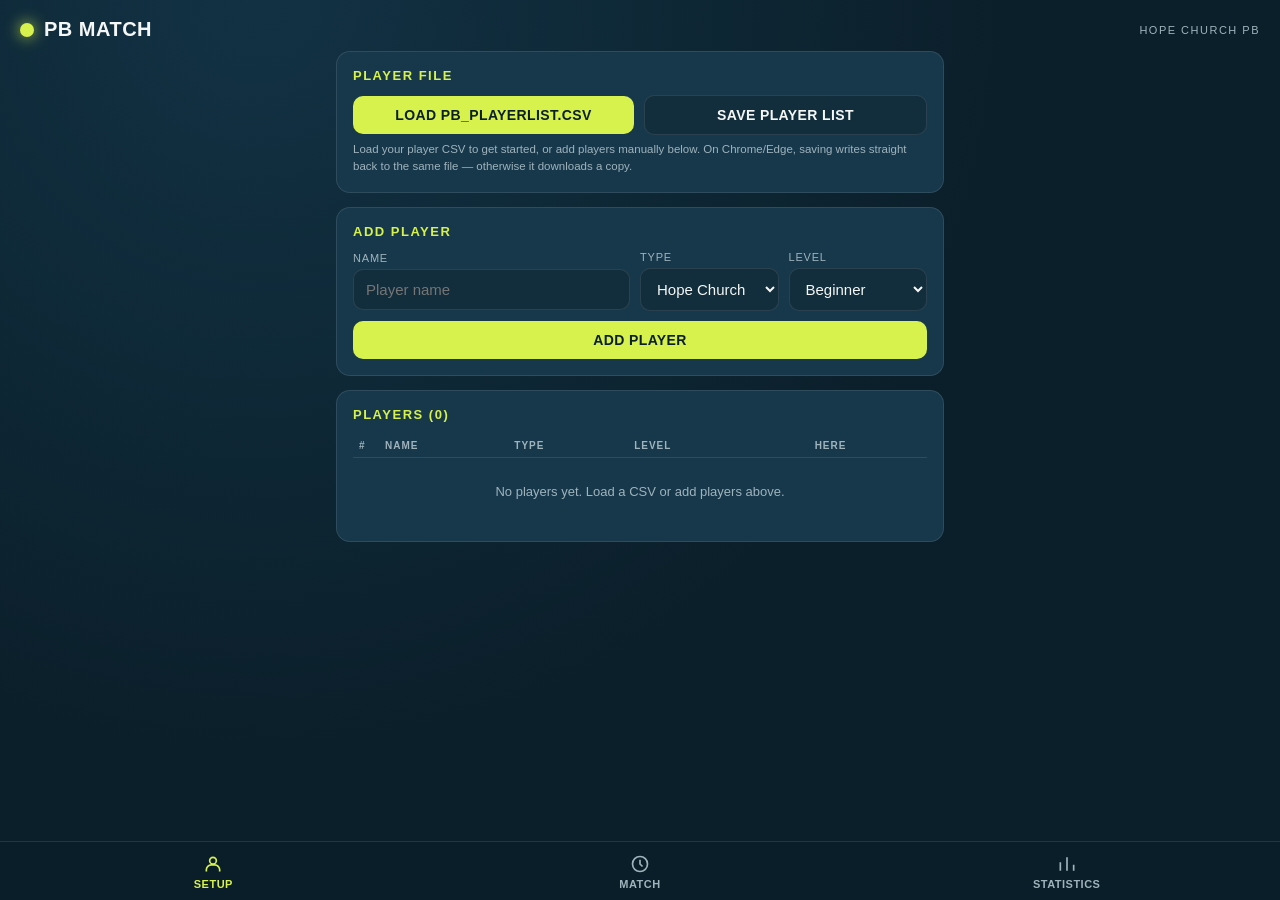
==== index.html @ 635e2911 "Rename pb_match_v1.html to index.html" ====
<!DOCTYPE html>
<html lang="en">
<head>
<meta charset="UTF-8">
<meta name="viewport" content="width=device-width, initial-scale=1, maximum-scale=1, viewport-fit=cover">
<title>PB Match — Pickleball Match Manager</title>
<link rel="stylesheet" href="pb_match_v1.css">
</head>
<body>

<div class="app-header">
  <div class="ball-dot"></div>
  <h1>PB Match</h1>
  <div class="sub">Hope Church PB</div>
</div>

<main>

  <!-- SETUP TAB -->
  <section class="tab-panel active" id="tab-setup">
    <div class="card">
      <h2>Player File</h2>
      <div class="row">
        <button class="btn-primary" id="btnLoadCsv" style="flex:1">Load PB_Playerlist.csv</button>
        <button class="btn-secondary" id="btnSaveCsv" style="flex:1">Save Player List</button>
      </div>
      <input type="file" id="fileInputFallback" accept=".csv" style="display:none">
      <div class="helper" id="fileHelper">Load your player CSV to get started, or add players manually below. On Chrome/Edge, saving writes straight back to the same file — otherwise it downloads a copy.</div>
      <div id="fileStatus"></div>
    </div>

    <div class="card">
      <h2>Add Player</h2>
      <div class="row">
        <div class="field" style="flex:2;min-width:140px;">
          <label>Name</label>
          <input type="text" id="newName" placeholder="Player name">
        </div>
        <div class="field">
          <label>Type</label>
          <select id="newType">
            <option>Hope Church</option>
            <option>Visitor</option>
          </select>
        </div>
        <div class="field">
          <label>Level</label>
          <select id="newLevel">
            <option>Beginner</option>
            <option>Intermediate</option>
          </select>
        </div>
      </div>
      <div class="row" style="margin-top:10px;">
        <button class="btn-primary" id="btnAddPlayer" style="width:100%;">Add Player</button>
      </div>
    </div>

    <div class="card">
      <h2>Players (<span id="playerCount">0</span>)</h2>
      <div style="overflow-x:auto;">
        <table>
          <thead>
            <tr>
              <th class="seq">#</th>
              <th>Name</th>
              <th>Type</th>
              <th>Level</th>
              <th style="text-align:center;">Here</th>
              <th></th>
            </tr>
          </thead>
          <tbody id="playerTableBody"></tbody>
        </table>
        <div class="empty-state" id="playerEmptyState">No players yet. Load a CSV or add players above.</div>
      </div>
    </div>
  </section>

  <!-- MATCH TAB -->
  <section class="tab-panel" id="tab-match">
    <div class="card">
      <h2>Game Settings</h2>
      <div class="row">
        <div class="field">
          <label>Game Duration (minutes)</label>
          <input type="number" id="durationInput" value="10" min="1" max="60">
        </div>
      </div>
    </div>

    <div class="priority-banner">
      <div>
        <div class="label">Next Match Priority</div>
        <div class="value" id="priorityValue">Beginner</div>
      </div>
      <div style="text-align:right">
        <div class="label">Round</div>
        <div class="value" id="roundValue" style="color:var(--text);">1</div>
      </div>
    </div>

    <div class="card">
      <div class="timer-wrap">
        <div class="timer" id="timerDisplay">10:00</div>
        <div class="match-state-label" id="matchStateLabel">Ready</div>
      </div>

      <div class="court" id="courtWrap">
        <div class="court-empty" id="courtEmpty">Press Start to set the first match</div>
        <div class="court-players" id="courtPlayers" style="display:none;"></div>
      </div>

      <div class="control-row">
        <button class="btn-primary" id="btnStart">Start</button>
        <button class="btn-warn" id="btnPause">Pause</button>
        <button class="btn-danger" id="btnStop">Stop</button>
      </div>
      <div id="matchStatus"></div>
    </div>
  </section>

  <!-- STATISTICS TAB -->
  <section class="tab-panel" id="tab-stats">
    <div class="stat-summary">
      <div class="stat-box"><div class="num" id="statTotalPlayers">0</div><div class="lbl">Players</div></div>
      <div class="stat-box"><div class="num" id="statTotalGames">0</div><div class="lbl">Matches Played</div></div>
      <div class="stat-box"><div class="num" id="statPresent">0</div><div class="lbl">Present Today</div></div>
    </div>
    <div class="card">
      <h2>Games Played</h2>
      <div style="overflow-x:auto;">
        <table>
          <thead>
            <tr>
              <th data-sort="seq" class="seq">#</th>
              <th data-sort="name">Name</th>
              <th data-sort="type">Type</th>
              <th data-sort="level">Level</th>
              <th data-sort="games" style="text-align:right;">Games</th>
            </tr>
          </thead>
          <tbody id="statsTableBody"></tbody>
        </table>
        <div class="empty-state" id="statsEmptyState">No players yet.</div>
      </div>
    </div>
  </section>

</main>

<div class="tabbar">
  <button class="tab-btn active" data-tab="tab-setup">
    <svg viewBox="0 0 24 24" fill="none" stroke="currentColor" stroke-width="2"><circle cx="12" cy="8" r="4"/><path d="M4 21v-2a6 6 0 0 1 6-6h4a6 6 0 0 1 6 6v2"/></svg>
    Setup
  </button>
  <button class="tab-btn" data-tab="tab-match">
    <svg viewBox="0 0 24 24" fill="none" stroke="currentColor" stroke-width="2"><circle cx="12" cy="12" r="9"/><path d="M12 7v5l3 3"/></svg>
    Match
  </button>
  <button class="tab-btn" data-tab="tab-stats">
    <svg viewBox="0 0 24 24" fill="none" stroke="currentColor" stroke-width="2"><path d="M4 20V10M12 20V4M20 20v-7"/></svg>
    Statistics
  </button>
</div>

<div id="modalRoot"></div>

<script src="pb_match_v1.js"></script>
</body>
</html>
---- pb_match_v1.css ----
:root{
    --bg:#0B1F2A;
    --bg-elevated:#122D3B;
    --bg-card:#16384A;
    --accent-ball:#D7F24C;
    --accent-kitchen:#FF6A3D;
    --text:#F4F7F5;
    --text-dim:#9FB3BD;
    --border:rgba(255,255,255,0.10);
    --danger:#FF4D5E;
    --success:#34D399;
    --warn:#FFC93C;
    --radius:14px;
  }
  *{box-sizing:border-box;-webkit-tap-highlight-color:transparent;}
  html,body{margin:0;padding:0;}
  body{
    background:radial-gradient(circle at 20% 0%, #123244 0%, var(--bg) 55%);
    color:var(--text);
    font-family:-apple-system,BlinkMacSystemFont,"Segoe UI",Roboto,Helvetica,Arial,sans-serif;
    min-height:100vh;
    padding-bottom:84px;
  }
  .app-header{
    padding:18px 20px 10px;
    display:flex;
    align-items:center;
    gap:10px;
  }
  .ball-dot{
    width:14px;height:14px;border-radius:50%;
    background:var(--accent-ball);
    box-shadow:0 0 14px 2px rgba(215,242,76,.55);
    flex-shrink:0;
  }
  .app-header h1{
    font-size:20px;
    font-weight:900;
    letter-spacing:.5px;
    margin:0;
    text-transform:uppercase;
  }
  .app-header .sub{
    font-size:11px;
    color:var(--text-dim);
    letter-spacing:1.5px;
    text-transform:uppercase;
    margin-left:auto;
  }
  main{padding:0 16px 24px;max-width:640px;margin:0 auto;}
  .tab-panel{display:none;animation:fadeIn .25s ease;}
  .tab-panel.active{display:block;}
  @keyframes fadeIn{from{opacity:0;transform:translateY(6px);}to{opacity:1;transform:translateY(0);}}

  .card{
    background:var(--bg-card);
    border:1px solid var(--border);
    border-radius:var(--radius);
    padding:16px;
    margin-bottom:14px;
  }
  .card h2{
    font-size:13px;
    text-transform:uppercase;
    letter-spacing:1.5px;
    color:var(--accent-ball);
    margin:0 0 12px;
    font-weight:800;
  }
  .row{display:flex;gap:10px;flex-wrap:wrap;align-items:center;}
  .field{display:flex;flex-direction:column;gap:5px;flex:1;min-width:100px;}
  .field label{font-size:11px;color:var(--text-dim);text-transform:uppercase;letter-spacing:.8px;}
  input[type=text],input[type=number],select{
    background:var(--bg-elevated);
    border:1px solid var(--border);
    color:var(--text);
    padding:11px 12px;
    border-radius:10px;
    font-size:15px;
    width:100%;
    outline:none;
  }
  input:focus,select:focus{border-color:var(--accent-ball);}
  button{
    font-family:inherit;
    border:none;
    cursor:pointer;
    border-radius:10px;
    padding:11px 16px;
    font-size:14px;
    font-weight:800;
    letter-spacing:.4px;
    text-transform:uppercase;
    transition:transform .1s ease, opacity .15s ease;
  }
  button:active{transform:scale(.96);}
  button:disabled{opacity:.35;cursor:not-allowed;}
  .btn-primary{background:var(--accent-ball);color:#0B1F2A;}
  .btn-secondary{background:var(--bg-elevated);color:var(--text);border:1px solid var(--border);}
  .btn-danger{background:var(--danger);color:#fff;}
  .btn-warn{background:var(--warn);color:#0B1F2A;}
  .btn-ghost{background:transparent;color:var(--text-dim);border:1px solid var(--border);padding:7px 10px;font-size:11px;}
  .btn-sm{padding:7px 10px;font-size:11px;}

  table{width:100%;border-collapse:collapse;font-size:14px;}
  th{
    text-align:left;font-size:10px;color:var(--text-dim);
    text-transform:uppercase;letter-spacing:1px;
    padding:6px 6px;border-bottom:1px solid var(--border);
    cursor:pointer;user-select:none;
  }
  th:hover{color:var(--accent-ball);}
  td{padding:9px 6px;border-bottom:1px solid var(--border);vertical-align:middle;}
  tr:last-child td{border-bottom:none;}
  .seq{color:var(--text-dim);font-variant-numeric:tabular-nums;width:26px;}
  .pill{
    display:inline-block;padding:3px 8px;border-radius:20px;
    font-size:10px;font-weight:800;text-transform:uppercase;letter-spacing:.5px;
  }
  .pill-beginner{background:rgba(52,211,153,.18);color:var(--success);}
  .pill-intermediate{background:rgba(255,201,60,.18);color:var(--warn);}
  .pill-hope{background:rgba(215,242,76,.18);color:var(--accent-ball);}
  .pill-visitor{background:rgba(255,106,61,.18);color:var(--accent-kitchen);}
  .row-actions{display:flex;gap:6px;}
  .icon-btn{
    background:var(--bg-elevated);border:1px solid var(--border);color:var(--text-dim);
    width:30px;height:30px;border-radius:8px;padding:0;font-size:14px;
    display:flex;align-items:center;justify-content:center;
  }
  .present-toggle{width:18px;height:18px;accent-color:var(--accent-ball);}
  .empty-state{
    text-align:center;color:var(--text-dim);padding:26px 10px;font-size:13px;
  }
  .helper{font-size:11.5px;color:var(--text-dim);margin-top:6px;line-height:1.5;}
  .status-msg{
    font-size:12.5px;padding:9px 11px;border-radius:9px;margin-top:10px;
    background:rgba(255,255,255,.05);color:var(--text-dim);border:1px solid var(--border);
  }
  .status-msg.error{color:var(--danger);border-color:rgba(255,77,94,.4);}
  .status-msg.ok{color:var(--success);border-color:rgba(52,211,153,.4);}

  /* Match tab */
  .priority-banner{
    display:flex;align-items:center;justify-content:space-between;
    padding:10px 14px;border-radius:10px;margin-bottom:14px;
    background:var(--bg-elevated);border:1px solid var(--border);
  }
  .priority-banner .label{font-size:11px;color:var(--text-dim);text-transform:uppercase;letter-spacing:1px;}
  .priority-banner .value{font-weight:900;font-size:15px;}
  .value.beginner{color:var(--success);}
  .value.intermediate{color:var(--warn);}

  .timer-wrap{
    text-align:center;padding:20px 10px 6px;
  }
  .timer{
    font-size:clamp(56px,18vw,96px);
    font-weight:900;
    letter-spacing:2px;
    font-variant-numeric:tabular-nums;
    line-height:1;
    color:var(--accent-ball);
    text-shadow:0 0 30px rgba(215,242,76,.25);
  }
  .timer.warning{color:var(--accent-kitchen);}
  .timer.done{color:var(--danger);animation:pulse 1s infinite;}
  @keyframes pulse{0%,100%{opacity:1;}50%{opacity:.4;}}
  .match-state-label{
    font-size:11px;text-transform:uppercase;letter-spacing:2px;color:var(--text-dim);margin-top:4px;
  }
  .court{
    margin-top:16px;
    border-radius:16px;
    background:linear-gradient(160deg,#164C63,#0E3547);
    border:2px solid rgba(215,242,76,.25);
    padding:18px;
    position:relative;
    overflow:hidden;
  }
  .court::before{
    content:"";position:absolute;left:50%;top:0;bottom:0;width:2px;
    background:rgba(255,255,255,.18);transform:translateX(-50%);
  }
  .court::after{
    content:"";position:absolute;left:12%;right:12%;top:50%;height:2px;
    background:rgba(255,255,255,.18);transform:translateY(-50%);
  }
  .court-players{
    display:grid;grid-template-columns:1fr 1fr;grid-template-rows:1fr 1fr;
    gap:14px;min-height:180px;position:relative;z-index:1;
  }
  .court-player{
    background:rgba(11,31,42,.72);
    backdrop-filter:blur(2px);
    border:1px solid rgba(255,255,255,.12);
    border-radius:12px;
    display:flex;flex-direction:column;align-items:center;justify-content:center;
    padding:10px 6px;text-align:center;gap:4px;
  }
  .court-player .pname{font-weight:800;font-size:14px;}
  .court-empty{
    text-align:center;color:var(--text-dim);padding:30px 10px;font-size:13px;
  }
  .control-row{display:flex;gap:10px;margin-top:16px;}
  .control-row button{flex:1;}

  /* bottom tabs */
  .tabbar{
    position:fixed;left:0;right:0;bottom:0;
    display:flex;
    background:rgba(11,31,42,.92);
    backdrop-filter:blur(10px);
    border-top:1px solid var(--border);
    padding-bottom:env(safe-area-inset-bottom);
    z-index:50;
  }
  .tabbar button{
    flex:1;background:transparent;border:none;color:var(--text-dim);
    padding:12px 4px 10px;font-size:11px;font-weight:700;text-transform:uppercase;
    letter-spacing:.5px;display:flex;flex-direction:column;align-items:center;gap:4px;
    border-radius:0;
  }
  .tabbar button svg{width:20px;height:20px;}
  .tabbar button.active{color:var(--accent-ball);}
  .tabbar button:active{transform:none;}

  .stat-summary{display:flex;gap:10px;margin-bottom:14px;}
  .stat-box{
    flex:1;background:var(--bg-card);border:1px solid var(--border);
    border-radius:12px;padding:12px;text-align:center;
  }
  .stat-box .num{font-size:24px;font-weight:900;color:var(--accent-ball);}
  .stat-box .lbl{font-size:10px;color:var(--text-dim);text-transform:uppercase;letter-spacing:.8px;margin-top:2px;}

  .edit-inline input, .edit-inline select{padding:7px 8px;font-size:13px;}
  .modal-backdrop{
    position:fixed;inset:0;background:rgba(0,0,0,.55);
    display:flex;align-items:flex-end;justify-content:center;z-index:100;
  }
  .modal-sheet{
    background:var(--bg-card);border-top:1px solid var(--border);
    border-radius:18px 18px 0 0;padding:20px;width:100%;max-width:640px;
  }
  .modal-sheet h3{margin:0 0 14px;font-size:15px;}
  .modal-actions{display:flex;gap:10px;margin-top:16px;}
  .modal-actions button{flex:1;}
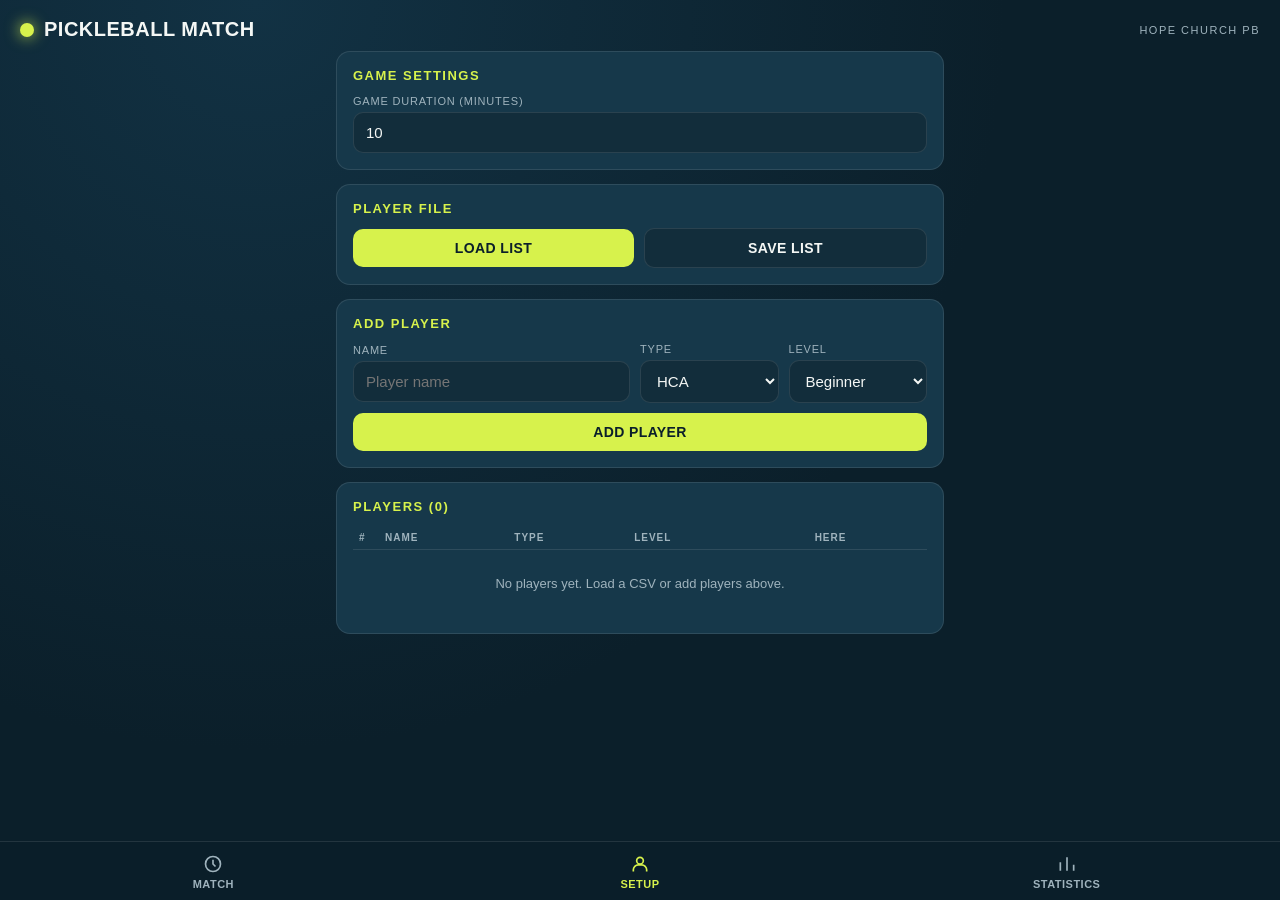
==== commit 7ec4f1d4: "Revise labels in game settings and player file section Updated game settings and player file section" ====
--- a/index.html
+++ b/index.html
@@ -10,7 +10,7 @@
 
 <div class="app-header">
   <div class="ball-dot"></div>
-  <h1>PB Match</h1>
+  <h1>PickleBall Match</h1>
   <div class="sub">Hope Church PB</div>
 </div>
 
@@ -19,13 +19,22 @@
   <!-- SETUP TAB -->
   <section class="tab-panel active" id="tab-setup">
     <div class="card">
+      <h2>Game Settings</h2>
+      <div class="row">
+        <div class="field">
+          <label>Game Duration (minutes)</label>
+          <input type="number" id="durationInput" value="10" min="1" max="60">
+        </div>
+      </div>
+    </div>
+
+    <div class="card">
       <h2>Player File</h2>
       <div class="row">
-        <button class="btn-primary" id="btnLoadCsv" style="flex:1">Load PB_Playerlist.csv</button>
-        <button class="btn-secondary" id="btnSaveCsv" style="flex:1">Save Player List</button>
+        <button class="btn-primary" id="btnLoadCsv" style="flex:1">Load list</button>
+        <button class="btn-secondary" id="btnSaveCsv" style="flex:1">Save List</button>
       </div>
       <input type="file" id="fileInputFallback" accept=".csv" style="display:none">
-      <div class="helper" id="fileHelper">Load your player CSV to get started, or add players manually below. On Chrome/Edge, saving writes straight back to the same file — otherwise it downloads a copy.</div>
       <div id="fileStatus"></div>
     </div>
 
@@ -39,7 +48,7 @@
         <div class="field">
           <label>Type</label>
           <select id="newType">
-            <option>Hope Church</option>
+            <option>HCA</option>
             <option>Visitor</option>
           </select>
         </div>
@@ -79,15 +88,6 @@
 
   <!-- MATCH TAB -->
   <section class="tab-panel" id="tab-match">
-    <div class="card">
-      <h2>Game Settings</h2>
-      <div class="row">
-        <div class="field">
-          <label>Game Duration (minutes)</label>
-          <input type="number" id="durationInput" value="10" min="1" max="60">
-        </div>
-      </div>
-    </div>
 
     <div class="priority-banner">
       <div>
@@ -150,13 +150,13 @@
 </main>
 
 <div class="tabbar">
+    <button class="tab-btn" data-tab="tab-match">
+    <svg viewBox="0 0 24 24" fill="none" stroke="currentColor" stroke-width="2"><circle cx="12" cy="12" r="9"/><path d="M12 7v5l3 3"/></svg>
+    Match
+  </button>
   <button class="tab-btn active" data-tab="tab-setup">
     <svg viewBox="0 0 24 24" fill="none" stroke="currentColor" stroke-width="2"><circle cx="12" cy="8" r="4"/><path d="M4 21v-2a6 6 0 0 1 6-6h4a6 6 0 0 1 6 6v2"/></svg>
     Setup
-  </button>
-  <button class="tab-btn" data-tab="tab-match">
-    <svg viewBox="0 0 24 24" fill="none" stroke="currentColor" stroke-width="2"><circle cx="12" cy="12" r="9"/><path d="M12 7v5l3 3"/></svg>
-    Match
   </button>
   <button class="tab-btn" data-tab="tab-stats">
     <svg viewBox="0 0 24 24" fill="none" stroke="currentColor" stroke-width="2"><path d="M4 20V10M12 20V4M20 20v-7"/></svg>
